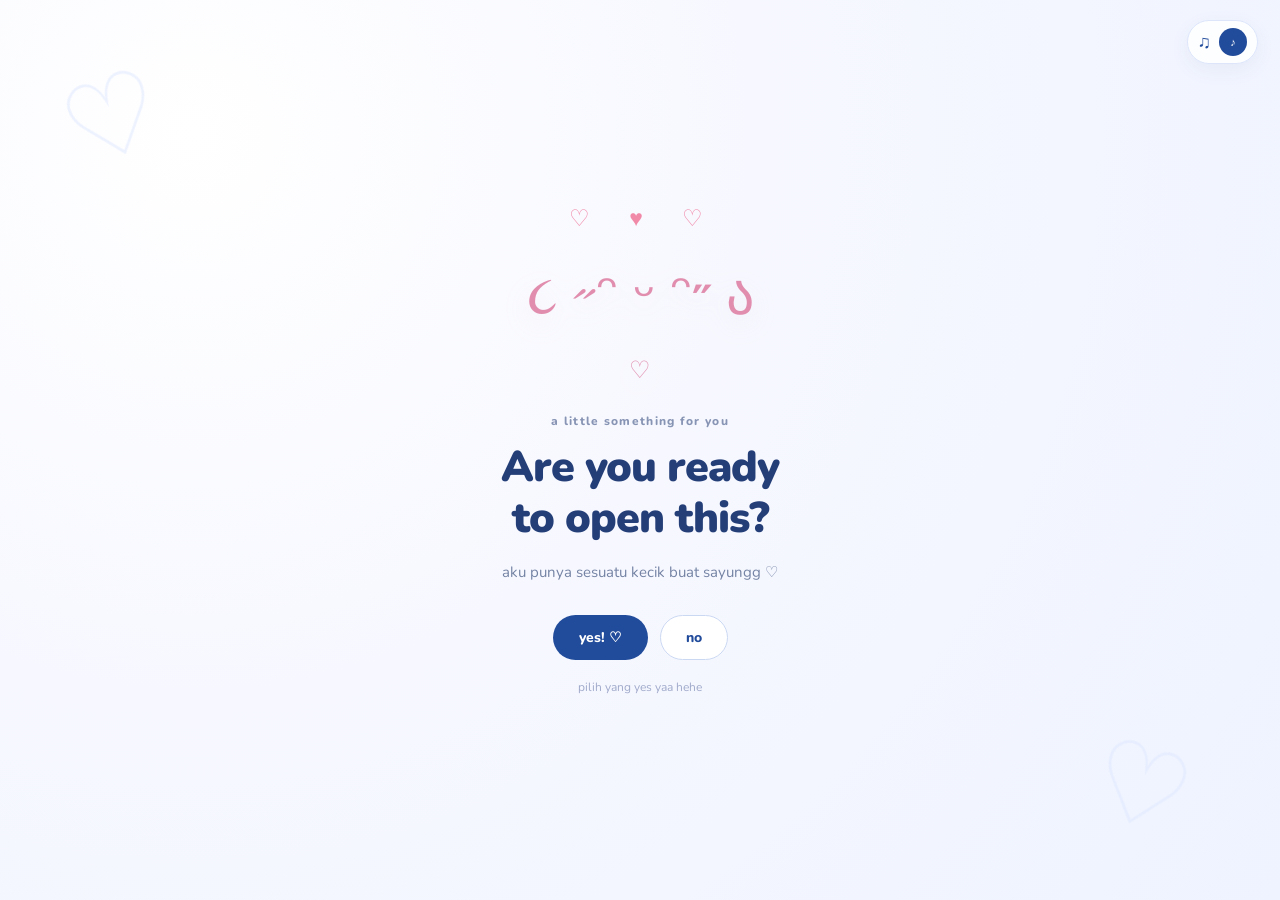
==== index.html @ 2d214724 "Move site to repo root for GitHub Pages" ====
<!DOCTYPE html>
<html lang="id">
<head>
  <meta charset="UTF-8" />
  <meta name="viewport" content="width=device-width, initial-scale=1.0" />
  <meta name="theme-color" content="#f7f8ff" />
  <title>For You, Chaii ♡</title>
  <link rel="stylesheet" href="style.css" />
</head>
<body>
  <div class="music-pill" aria-label="Kontrol musik">
    <span class="music-note">♫</span>
    <button id="musicButton" class="music-button" type="button" aria-label="Putar atau jeda musik">▶</button>
  </div>

  <main class="site-shell">
    <section class="screen active" id="welcomeScreen">
      <div class="tiny-hearts" aria-hidden="true">♡　♥　♡</div>
      <div class="sticker" aria-hidden="true">૮ ˶ᵔ ᵕ ᵔ˶ ა<br/><span>♡</span></div>
      <p class="eyebrow">a little something for you</p>
      <h1>Are you ready<br />to open this?</h1>
      <p class="subtext">aku punya sesuatu kecik buat sayungg ♡</p>
      <div class="button-row">
        <button class="btn primary" id="yesButton">yes! ♡</button>
        <button class="btn secondary" id="noButton">no</button>
      </div>
      <p class="hint" id="hintText">pilih yang yes yaa hehe</p>
    </section>

    <section class="screen" id="teaseScreen">
      <div class="sticker blue" aria-hidden="true">૮₍ ˶•⤙•˶ ₎ა</div>
      <p class="eyebrow">wait a little…</p>
      <h1>Okay last one,<br />I made something<br />for you.</h1>
      <p class="subtext">dibuat waktu sayangg boboo hihi, special for uu ♡</p>
      <button class="btn primary" id="continueButton">lanjut →</button>
    </section>

    <section class="screen" id="musicScreen">
      <div class="mini-player">

<div class="album-art">
  <img src="assets/foto6.jpeg" alt="Foto kenangan kita">
</div>

        <div class="player-copy">
          <p class="eyebrow">songs that remind me of us</p>
          <h2>Ceritanya Jatuh Cinta</h2>
          <p>Ini lagu yang selalu aku sama kamu suka dengernyaa ,dan aku selalu inget sama kamu kalau dengerin lagu ini ♡</p>
          <div class="lagu-kita"><span>♡</span> our song <span class="lagu-kita.mp3">♡</span></div>
          <div class="fake-track"><span>♫</span> a song for you <span class="track-time">♡</span></div>
          <div class="fake-track"><span>✧</span> memories <span class="track-time">♡</span></div>
        </div>
      </div>
      <button class="btn primary" id="letterButton">lanjut →</button>
    </section>

    <section class="screen letter-screen" id="letterScreen">
      <div class="floating-decor" aria-hidden="true">🎀 🩷 🌻 ☃️ 🌸 🧸 💌</div>
      <p class="eyebrow">a letter for my favorite person</p>
      <h1>Happy day,<br />my lovee ♡</h1>
      <article class="letter-card">
        <p>hayiii sayanggg cintakuu,</p>
        <p>aku mau bilang maacii karena sudah jadi bagian yang indah di hidupku sengg. terimaaci buat semua tawa, candaan, cerita random, perhatian kecil, kenangan yang kita buat bareng, dan apapun yang udah kamu kasih ke aku. kamu selalu berusaha bikin aku seneng, dan aku juga selalu bangga setiap liat pencapaianmu, pacarkuu kerenn!! terimakasih untuk segala effort, uang, tenaga, dan hal lainnya yang sayang berikann ke aku.</p>
        <p>akuu beruntungg, terimaaci sudah mau pilih aku untuk jadi teman hidupmuu hehe, aku mungkin ngga selalu bisa mengungkapkan semuanya dengan sempurna, tapi aku harap sayangg selalu tahu kalau kamu berarti banget buat akuu. Semoga kita bisa terus belajar, bertumbuh, dan bikin lebih banyak kenangan bareng yang tiap harinya akan selalu adaa! kalau hari harinya terasa beratt, isokee! aku yakin sayang pasti bisa laluin dan selesein dengan baikk, gapapa penuh dengan cape, pusing, riweuh, dan bingungg, wajar koqq, tapi sayangg harus ingett, sayang pasti bisaa!! aku selalu doain sayangg</p>
        <p class="signoff">God Bless uu sengg. with lots of love, me ♡</p>
      </article>
      <button class="btn primary" id="memoriesButton">lihat kenangan kita yuk</button>
    </section>

    <section class="screen memories-screen" id="memoriesScreen">
      <p class="eyebrow">little moments, big memories</p>
      <h1>₊˚⊹♡ every moment with you ♡⊹˚₊</h1>
      <p class="subtext">setiap foto punya cerita sendiri.</p>
      <div class="photo-window" aria-label="Foto kenangan berjalan">
        <div class="photo-track" id="photoTrack">
          <!-- Ganti foto contoh di folder assets; lihat README.txt -->
          <figure class="memory-photo"><img src="assets/foto1.jpeg" alt="Kenangan kita 1" /><figcaption>our little moment ♡</figcaption></figure>
          <figure class="memory-photo"><img src="assets/foto2.jpeg" alt="Kenangan kita 2" /><figcaption>one of my favorites ✨</figcaption></figure>
          <figure class="memory-photo"><img src="assets/foto3.jpeg" alt="Kenangan kita 3" /><figcaption>just us 💗</figcaption></figure>
          <figure class="memory-photo"><img src="assets/foto4.jpeg" alt="Kenangan kita 4" /><figcaption>happy with you ♡</figcaption></figure>
          <figure class="memory-photo"><img src="assets/foto5.jpeg" alt="Kenangan kita 5" /><figcaption>more memories to come</figcaption></figure>
        </div>
      </div>
      <div class="dots" id="photoDots" aria-label="Pilih foto"></div>
      <p class="small-note">biarin fotonya berjalan otomatis yaa ♡</p>
      <button class="btn primary" id="finalButton">oiyaa ada satu hal lagi…</button>
    </section>

    <section class="screen final-screen" id="finalScreen">
      <div class="big-heart" aria-hidden="true">♥</div>
      <p class="eyebrow">to my favorite human</p>
      <h1>I choose you,<br />again and again.</h1>
      <p class="subtext">makasih sudah jadi pacarkuu yang uwaww ketce baday dan membahana. timaaci juga blunoo! selalu sayang aku yaa kaliann.. semoga cerita kita sampaii nikah, punya anak cucu, hidup sejahteraa menua bersamaa sayang teruss, (calon suamikkuu) ♡</p>
      <button class="btn secondary" id="restartButton">ulang dari awal ↻</button>
      <p class="signature">made with love ♡</p>
    </section>
  </main>

   <audio id="backgroundMusic" loop preload="metadata">
    <source src="assets/lagu-kita.mp3" type="audio/mpeg">
    <source src="assets/lagu-kita.mp3.mpeg" type="audio/mpeg">
  </audio>
  <script src="script.js"></script>
</body>
</html>
---- style.css ----
@import url('https://fonts.googleapis.com/css2?family=Nunito:wght@400;500;600;700;800;900&display=swap');
:root{--ink:#243e78;--blue:#214b9b;--pale:#f6f8ff;--pink:#ffe6ef;--white:#fff;--muted:#7c89a7;--shadow:0 18px 55px rgba(53,77,133,.10)}
*{box-sizing:border-box}html{scroll-behavior:smooth}body{margin:0;min-height:100vh;background:radial-gradient(circle at 15% 15%,#fff 0,#f7f8ff 42%,#eef3ff 100%);font-family:'Nunito',sans-serif;color:var(--ink);display:flex;align-items:center;justify-content:center;padding:22px;overflow-x:hidden}body:before,body:after{content:'♡';position:fixed;color:#dfe8ff;font-size:110px;opacity:.55;pointer-events:none;z-index:-1}body:before{top:5%;left:5%;transform:rotate(-20deg)}body:after{bottom:4%;right:7%;transform:rotate(18deg)}.site-shell{width:min(100%,760px);min-height:min(720px,calc(100vh - 44px));display:flex;align-items:center;justify-content:center;position:relative}.screen{display:none;width:100%;min-height:590px;padding:48px 34px 36px;text-align:center;align-items:center;justify-content:center;flex-direction:column;animation:appear .5s ease both}.screen.active{display:flex}@keyframes appear{from{opacity:0;transform:translateY(12px)}to{opacity:1;transform:translateY(0)}}.music-pill{position:fixed;top:20px;right:22px;z-index:5;display:flex;gap:8px;align-items:center;padding:7px 10px;border:1px solid #dce5fa;background:#ffffffd9;backdrop-filter:blur(10px);border-radius:30px;color:var(--blue);box-shadow:0 6px 20px #2c4b8710}.music-note{font-size:18px}.music-button{width:28px;height:28px;border:0;border-radius:50%;background:var(--blue);color:white;cursor:pointer;font-size:11px}.tiny-hearts{letter-spacing:8px;color:#f18aa9;font-size:23px;margin-bottom:20px}.sticker{font-size:56px;line-height:1.15;margin:10px 0 20px;color:#e18eae;filter:drop-shadow(0 8px 12px #d9b4c533)}.sticker span{font-size:24px}.sticker.blue{color:#72b9d4;font-size:54px}.eyebrow{text-transform:lowercase;letter-spacing:1.3px;font-size:12px;font-weight:800;color:#8794b4;margin:0 0 13px}h1{font-size:clamp(29px,5vw,43px);line-height:1.2;letter-spacing:-1px;margin:0 0 15px;color:var(--ink);font-weight:900}.subtext{color:#7483a4;font-size:15px;line-height:1.7;max-width:450px;margin:0 0 25px}.button-row{display:flex;gap:12px;justify-content:center;margin-top:5px}.btn{font:800 14px 'Nunito',sans-serif;border-radius:999px;padding:12px 25px;cursor:pointer;transition:transform .2s,box-shadow .2s;border:1px solid transparent}.btn:hover{transform:translateY(-2px);box-shadow:0 8px 20px #214b9b20}.btn.primary{background:var(--blue);color:#fff}.btn.secondary{background:#fff;color:var(--blue);border-color:#cbd8f2}.hint{font-size:12px;color:#a0aaca;margin-top:19px;min-height:18px}.mini-player{width:min(100%,550px);display:flex;gap:20px;text-align:left;padding:22px;background:#6d3d5b;color:white;border-radius:22px;box-shadow:var(--shadow);margin:12px 0 25px}.album-art{width:125px;min-width:125px;aspect-ratio:1;border-radius:16px;background:linear-gradient(140deg,#f9d4e4,#e99bbd);display:flex;align-items:center;justify-content:center;flex-direction:column;font-size:54px;color:#fff;text-shadow:0 2px 12px #8c416b55}.album-art small{font-size:10px;font-weight:800;text-shadow:none}.player-copy{flex:1;min-width:0}.player-copy .eyebrow{color:#f5dce9;font-size:10px}.player-copy h2{margin:0 0 7px;font-size:20px}.player-copy>p:not(.eyebrow){font-size:11px;line-height:1.5;color:#f2dce8}.fake-track{display:flex;gap:10px;align-items:center;padding:8px 0;border-top:1px solid #ffffff25;font-size:12px}.track-time{margin-left:auto;color:#f2cfe0}.letter-screen{justify-content:flex-start}.floating-decor{font-size:20px;margin-bottom:20px;animation:float 3s ease-in-out infinite}@keyframes float{50%{transform:translateY(-8px)}}.letter-card{width:min(100%,540px);background:#fff;border:1px solid #e5eaf7;border-radius:18px;padding:25px 28px;text-align:left;line-height:1.85;color:#657392;font-size:14px;box-shadow:var(--shadow);margin:8px 0 24px}.letter-card p{margin:0 0 14px}.letter-card .signoff{color:var(--blue);font-weight:900;margin-bottom:0}.memories-screen{overflow:hidden}.photo-window{width:min(100%,570px);overflow-x:auto;scroll-snap-type:x mandatory;scrollbar-width:none;border-radius:18px;padding:8px 0 14px;touch-action:pan-x}.photo-window::-webkit-scrollbar{display:none}.photo-track{display:flex;gap:16px;width:max-content;padding:0 14px;animation:marquee 30s linear infinite}.photo-window:hover .photo-track,.photo-window:focus-within .photo-track{animation-play-state:paused}.memory-photo{width:clamp(210px,56vw,280px);height:330px;margin:0;scroll-snap-align:center;position:relative;border-radius:18px;overflow:hidden;background:linear-gradient(135deg,#f9dce8,#e3eaff);box-shadow:0 10px 25px #526b9b20}.memory-photo img{width:100%;height:100%;object-fit:cover;display:block}.memory-photo figcaption{position:absolute;bottom:0;left:0;right:0;padding:26px 12px 14px;color:white;font-size:13px;font-weight:900;text-shadow:0 1px 6px #333;background:linear-gradient(transparent,#172447a8)}@keyframes marquee{0%{transform:translateX(0)}100%{transform:translateX(-30%)}}.dots{display:flex;gap:6px;justify-content:center;margin:4px 0 12px}.dot{width:7px;height:7px;border:0;border-radius:50%;background:#ccd7ef;padding:0}.dot.active{background:var(--blue);width:19px;border-radius:8px}.small-note{font-size:11px;color:#8b98b7;margin:0 0 20px}.big-heart{font-size:90px;color:#f29ab8;line-height:1;margin-bottom:22px;text-shadow:0 10px 30px #f29ab844;animation:heartbeat 1.5s infinite}@keyframes heartbeat{50%{transform:scale(1.08)}}.signature{font-size:12px;color:#a1abc4;margin-top:25px}
@media(max-width:520px){body{padding:10px;align-items:center}.site-shell{min-height:calc(100dvh - 20px);width:100%}.screen{min-height:calc(100dvh - 20px);padding:60px 17px 28px}.music-pill{top:12px;right:12px}.sticker{font-size:49px}.subtext{font-size:14px}.mini-player{padding:14px;gap:12px;border-radius:18px}.album-art{width:88px;min-width:88px;font-size:42px}.player-copy h2{font-size:17px}.player-copy>p:not(.eyebrow){font-size:10px}.fake-track{font-size:11px;padding:7px 0}.letter-card{padding:21px 19px;font-size:13px}.memory-photo{height:300px;width:76vw}.photo-track{animation-duration:24s}.letter-screen{justify-content:center}}
@media(prefers-reduced-motion:reduce){*,*:before,*:after{animation-duration:.01ms!important;animation-iteration-count:1!important;scroll-behavior:auto!important}}


.album-art {
  overflow: hidden;
  position: relative;
}

.album-art img {
  width: 100%;
  height: 100%;
  display: block;
  object-fit: cover;
  border-radius: inherit;
}
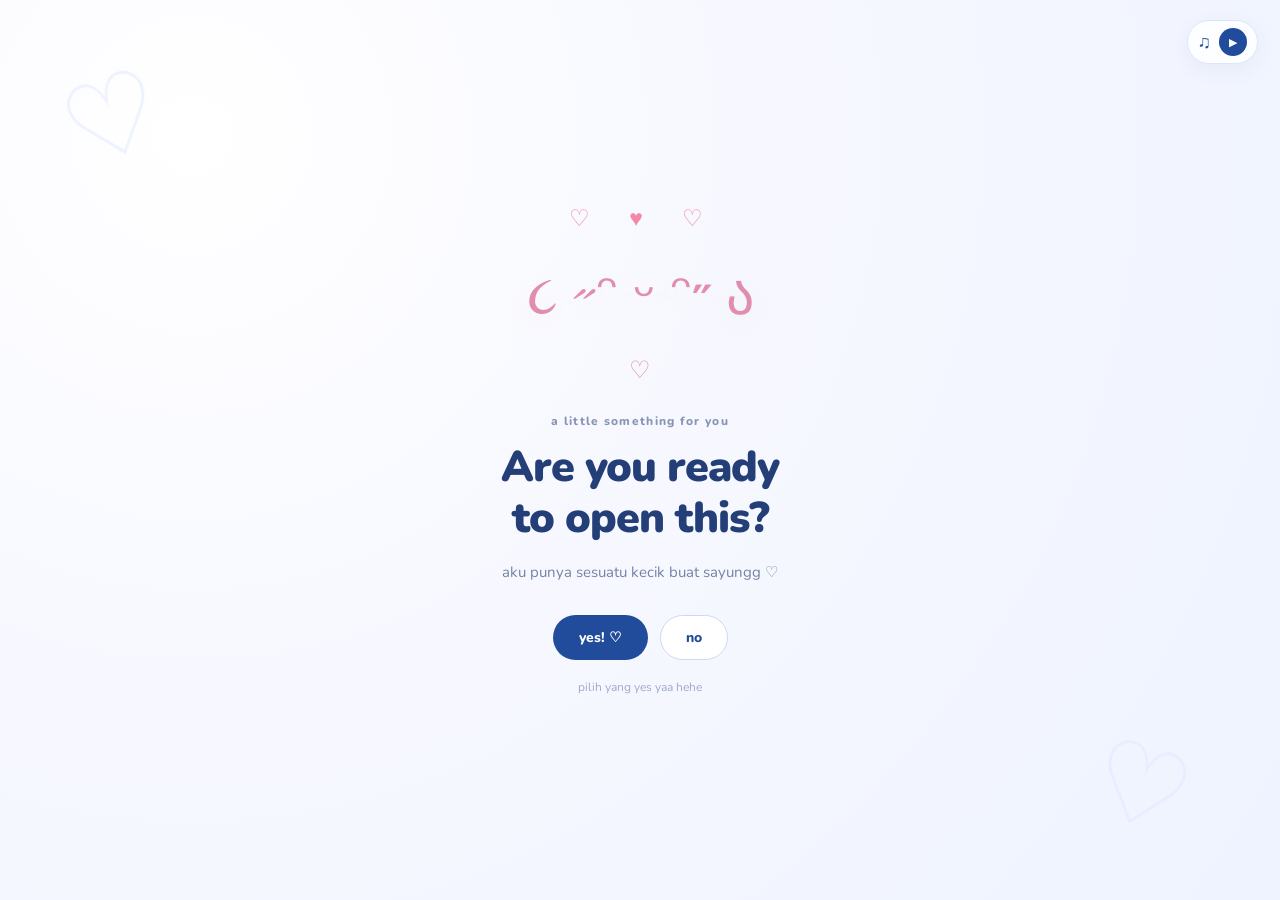
==== commit a19e3e71: "Simplify audio source" ====
--- a/index.html
+++ b/index.html
@@ -96,9 +96,8 @@
     </section>
   </main>
 
-   <audio id="backgroundMusic" loop preload="metadata">
+   <audio id="backgroundMusic" loop preload="auto">
     <source src="assets/lagu-kita.mp3" type="audio/mpeg">
-    <source src="assets/lagu-kita.mp3.mpeg" type="audio/mpeg">
   </audio>
   <script src="script.js"></script>
 </body>
